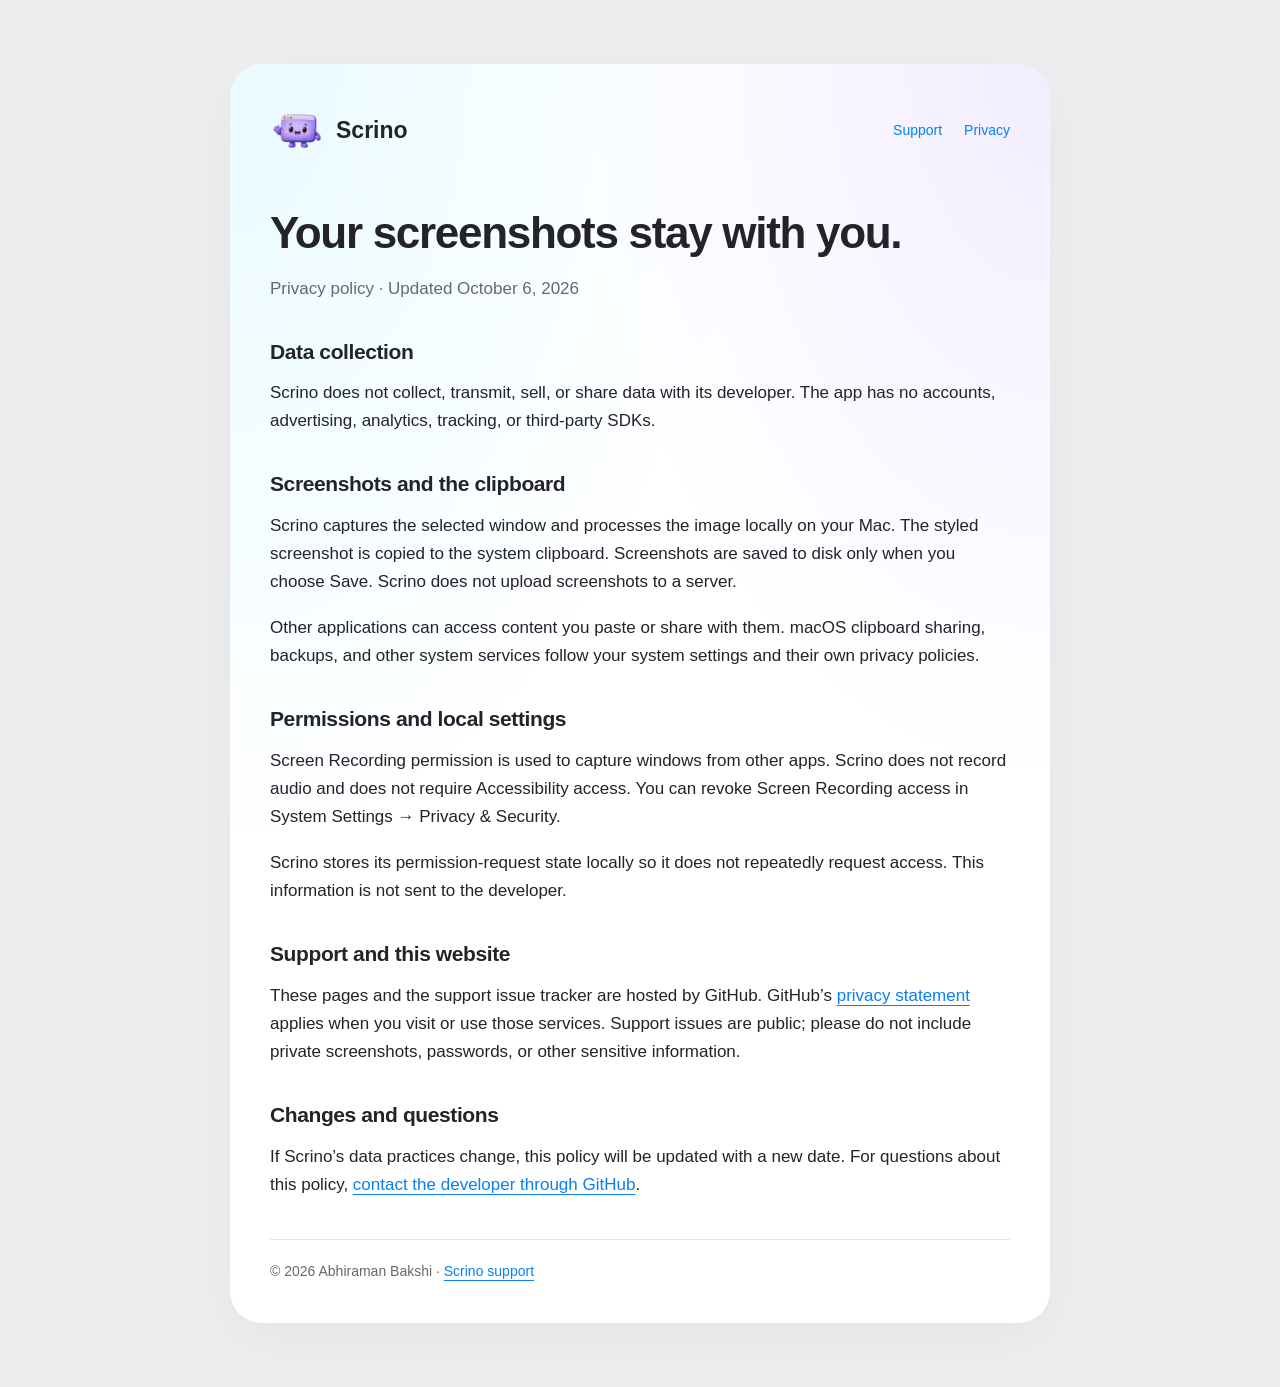
==== docs/privacy.html @ 33167109 "Publish Scrino support and privacy pages" ====
<!doctype html><html lang="en"><head><meta charset="utf-8"><meta name="viewport" content="width=device-width,initial-scale=1"><meta name="description" content="Scrino processes screenshots locally and does not collect your data."><title>Scrino Privacy Policy</title><link rel="icon" href="mascot.png"><link rel="stylesheet" href="style.css"></head><body><main><header><a class="brand" href="./"><img src="mascot.png" alt="Scrino mascot">Scrino</a><nav aria-label="Main navigation"><a href="./">Support</a><a href="privacy.html" aria-current="page">Privacy</a></nav></header><h1>Your screenshots stay with you.</h1><p class="muted">Privacy policy · Updated October 6, 2026</p><h2>Data collection</h2><p>Scrino does not collect, transmit, sell, or share data with its developer. The app has no accounts, advertising, analytics, tracking, or third-party SDKs.</p><h2>Screenshots and the clipboard</h2><p>Scrino captures the selected window and processes the image locally on your Mac. The styled screenshot is copied to the system clipboard. Screenshots are saved to disk only when you choose Save. Scrino does not upload screenshots to a server.</p><p>Other applications can access content you paste or share with them. macOS clipboard sharing, backups, and other system services follow your system settings and their own privacy policies.</p><h2>Permissions and local settings</h2><p>Screen Recording permission is used to capture windows from other apps. Scrino does not record audio and does not require Accessibility access. You can revoke Screen Recording access in System Settings → Privacy &amp; Security.</p><p>Scrino stores its permission-request state locally so it does not repeatedly request access. This information is not sent to the developer.</p><h2>Support and this website</h2><p>These pages and the support issue tracker are hosted by GitHub. GitHub’s <a href="https://docs.github.com/en/site-policy/privacy-policies/github-general-privacy-statement">privacy statement</a> applies when you visit or use those services. Support issues are public; please do not include private screenshots, passwords, or other sensitive information.</p><h2>Changes and questions</h2><p>If Scrino’s data practices change, this policy will be updated with a new date. For questions about this policy, <a href="https://github.com/devdevab/scrino-support/issues/new">contact the developer through GitHub</a>.</p><footer>© 2026 Abhiraman Bakshi · <a href="./">Scrino support</a></footer></main></body></html>
---- docs/style.css ----
:root{color-scheme:light dark;--bg:#eeeef0;--card:#fff;--ink:#232329;--muted:#676772;--line:#e4e4eb;--blue:#087ff5}*{box-sizing:border-box}body{margin:0;background:var(--bg);color:var(--ink);font:17px/1.65 -apple-system,BlinkMacSystemFont,"Segoe UI",sans-serif}main{max-width:820px;margin:64px auto;padding:40px;border-radius:32px;background:radial-gradient(ellipse at top left,#d7f7ff8c,transparent 45%),radial-gradient(ellipse at top right,#e6dcff80,transparent 40%),var(--card);box-shadow:0 16px 60px #17172a0b}header{display:flex;align-items:center;justify-content:space-between;gap:20px;margin-bottom:50px}.brand{display:flex;align-items:center;gap:12px;font-weight:750;font-size:23px;text-decoration:none;color:var(--ink)}.brand img{width:54px;height:54px;object-fit:contain}nav{display:flex;gap:22px;font-size:14px}a{color:var(--blue);text-underline-offset:4px}nav a{text-decoration:none}h1{font-size:clamp(32px,5vw,44px);line-height:1.15;letter-spacing:-1.3px;margin:0 0 16px}h2{font-size:21px;letter-spacing:-.4px;margin-top:32px;margin-bottom:8px}p{margin:10px 0 18px}.muted{color:var(--muted)}.button{display:inline-block;background:var(--blue);color:white;padding:12px 20px;border-radius:13px;text-decoration:none;font-weight:600;box-shadow:0 5px 15px #087ff524}kbd{font:600 16px -apple-system,sans-serif;background:var(--bg);padding:3px 9px;border-radius:7px;border:1px solid var(--line)}footer{border-top:1px solid var(--line);margin-top:40px;padding-top:20px;font-size:14px;color:var(--muted)}li{margin:7px 0}@media(prefers-color-scheme:dark){:root{--bg:#202124;--card:#292a2f;--ink:#f0f0f4;--muted:#b5b5c0;--line:#41424a;--blue:#55aaff}main{background:radial-gradient(ellipse at top left,#31495066,transparent 45%),radial-gradient(ellipse at top right,#40335466,transparent 40%),var(--card)}.button{background:#087ff5}}@media(max-width:600px){main{margin:16px;padding:26px;border-radius:24px}header{margin-bottom:38px;gap:12px}nav{gap:14px}}
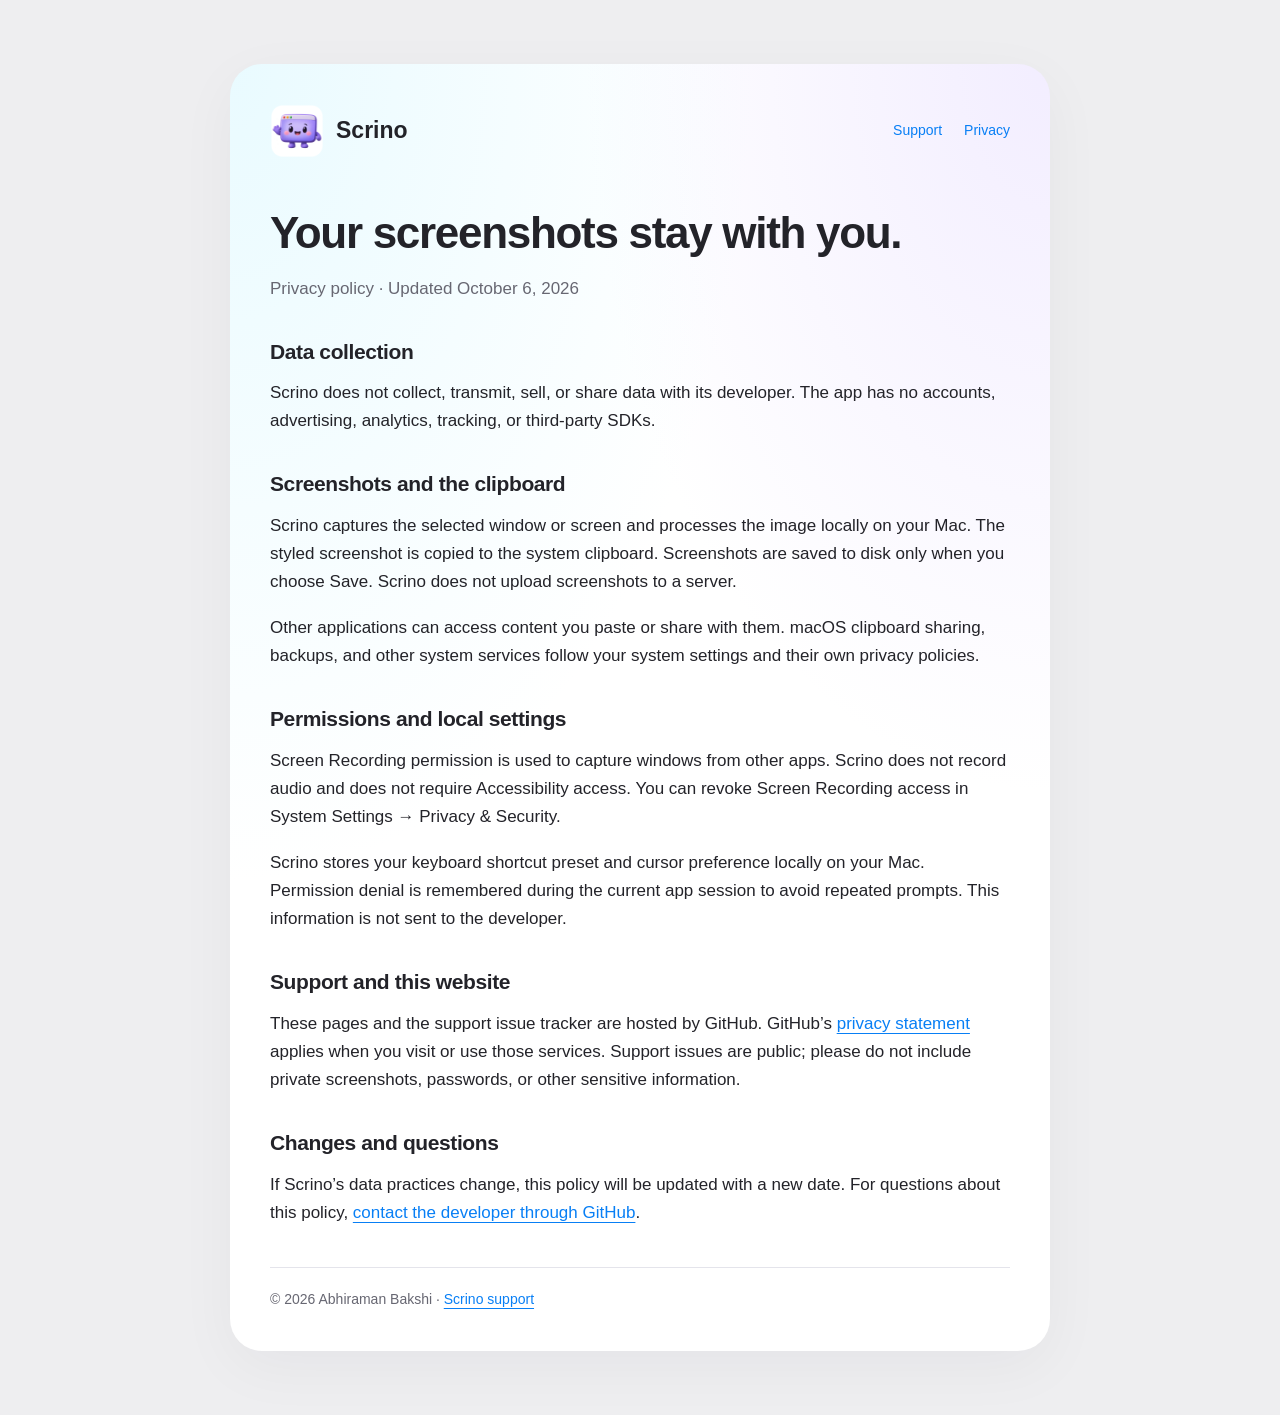
==== commit cc1009dd: "Update support for window selection, screen capture, and annotations" ====
--- a/docs/privacy.html
+++ b/docs/privacy.html
@@ -1 +1 @@
-<!doctype html><html lang="en"><head><meta charset="utf-8"><meta name="viewport" content="width=device-width,initial-scale=1"><meta name="description" content="Scrino processes screenshots locally and does not collect your data."><title>Scrino Privacy Policy</title><link rel="icon" href="mascot.png"><link rel="stylesheet" href="style.css"></head><body><main><header><a class="brand" href="./"><img src="mascot.png" alt="Scrino mascot">Scrino</a><nav aria-label="Main navigation"><a href="./">Support</a><a href="privacy.html" aria-current="page">Privacy</a></nav></header><h1>Your screenshots stay with you.</h1><p class="muted">Privacy policy · Updated October 6, 2026</p><h2>Data collection</h2><p>Scrino does not collect, transmit, sell, or share data with its developer. The app has no accounts, advertising, analytics, tracking, or third-party SDKs.</p><h2>Screenshots and the clipboard</h2><p>Scrino captures the selected window and processes the image locally on your Mac. The styled screenshot is copied to the system clipboard. Screenshots are saved to disk only when you choose Save. Scrino does not upload screenshots to a server.</p><p>Other applications can access content you paste or share with them. macOS clipboard sharing, backups, and other system services follow your system settings and their own privacy policies.</p><h2>Permissions and local settings</h2><p>Screen Recording permission is used to capture windows from other apps. Scrino does not record audio and does not require Accessibility access. You can revoke Screen Recording access in System Settings → Privacy &amp; Security.</p><p>Scrino stores its permission-request state locally so it does not repeatedly request access. This information is not sent to the developer.</p><h2>Support and this website</h2><p>These pages and the support issue tracker are hosted by GitHub. GitHub’s <a href="https://docs.github.com/en/site-policy/privacy-policies/github-general-privacy-statement">privacy statement</a> applies when you visit or use those services. Support issues are public; please do not include private screenshots, passwords, or other sensitive information.</p><h2>Changes and questions</h2><p>If Scrino’s data practices change, this policy will be updated with a new date. For questions about this policy, <a href="https://github.com/devdevab/scrino-support/issues/new">contact the developer through GitHub</a>.</p><footer>© 2026 Abhiraman Bakshi · <a href="./">Scrino support</a></footer></main></body></html>
+<!doctype html><html lang="en"><head><meta charset="utf-8"><meta name="viewport" content="width=device-width,initial-scale=1"><meta name="description" content="Scrino processes screenshots locally and does not collect your data."><title>Scrino Privacy Policy</title><link rel="icon" href="mascot.png"><link rel="stylesheet" href="style.css"></head><body><main><header><a class="brand" href="./"><img src="mascot.png" alt="Scrino mascot">Scrino</a><nav aria-label="Main navigation"><a href="./">Support</a><a href="privacy.html" aria-current="page">Privacy</a></nav></header><h1>Your screenshots stay with you.</h1><p class="muted">Privacy policy · Updated October 6, 2026</p><h2>Data collection</h2><p>Scrino does not collect, transmit, sell, or share data with its developer. The app has no accounts, advertising, analytics, tracking, or third-party SDKs.</p><h2>Screenshots and the clipboard</h2><p>Scrino captures the selected window or screen and processes the image locally on your Mac. The styled screenshot is copied to the system clipboard. Screenshots are saved to disk only when you choose Save. Scrino does not upload screenshots to a server.</p><p>Other applications can access content you paste or share with them. macOS clipboard sharing, backups, and other system services follow your system settings and their own privacy policies.</p><h2>Permissions and local settings</h2><p>Screen Recording permission is used to capture windows from other apps. Scrino does not record audio and does not require Accessibility access. You can revoke Screen Recording access in System Settings → Privacy &amp; Security.</p><p>Scrino stores your keyboard shortcut preset and cursor preference locally on your Mac. Permission denial is remembered during the current app session to avoid repeated prompts. This information is not sent to the developer.</p><h2>Support and this website</h2><p>These pages and the support issue tracker are hosted by GitHub. GitHub’s <a href="https://docs.github.com/en/site-policy/privacy-policies/github-general-privacy-statement">privacy statement</a> applies when you visit or use those services. Support issues are public; please do not include private screenshots, passwords, or other sensitive information.</p><h2>Changes and questions</h2><p>If Scrino’s data practices change, this policy will be updated with a new date. For questions about this policy, <a href="https://github.com/devdevab/scrino-support/issues/new">contact the developer through GitHub</a>.</p><footer>© 2026 Abhiraman Bakshi · <a href="./">Scrino support</a></footer></main></body></html>
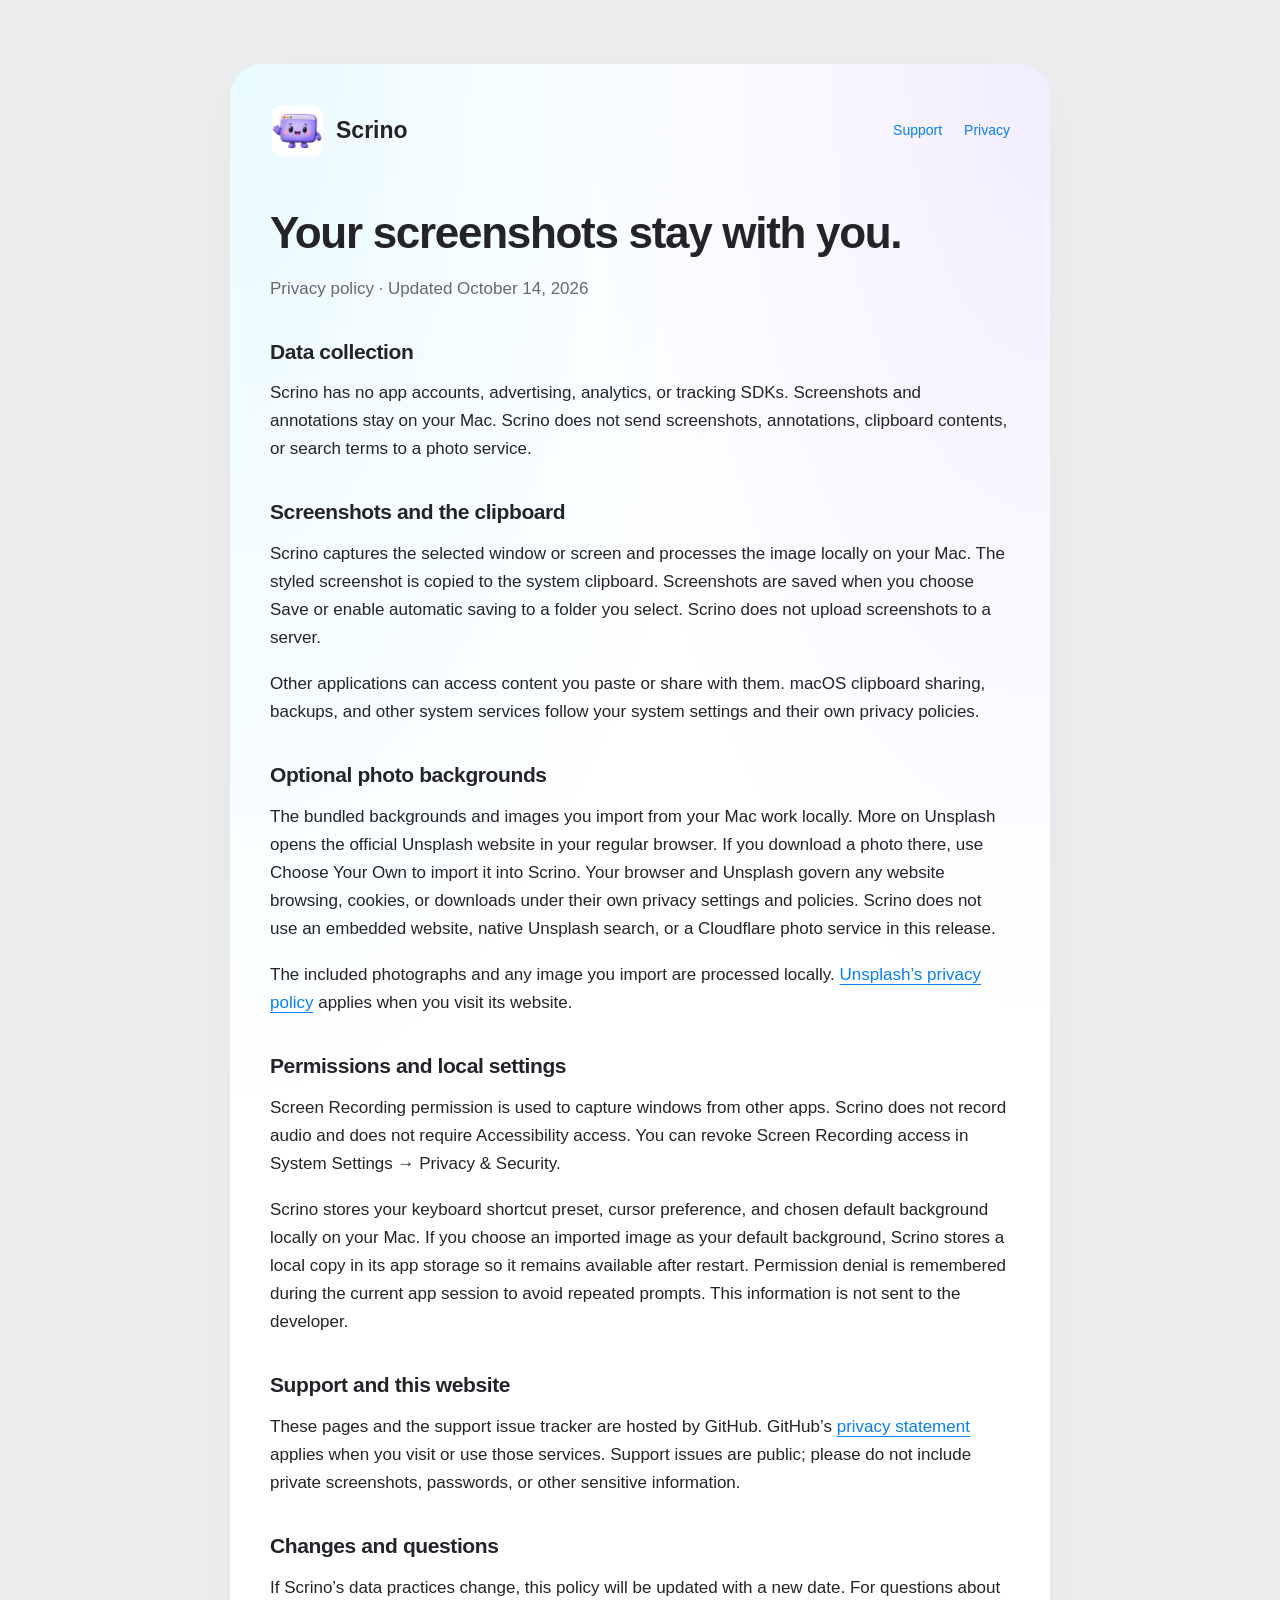
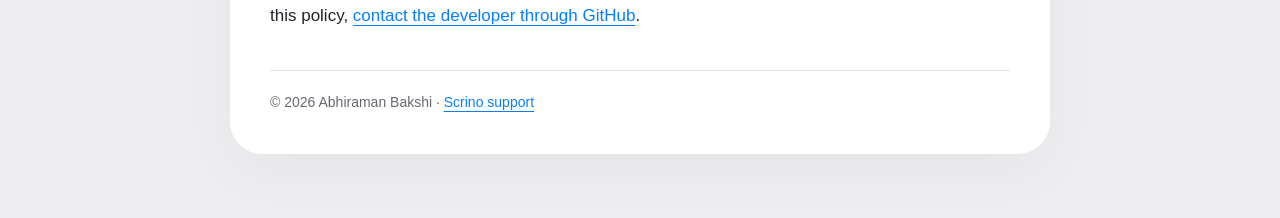
==== commit 3a267836: "Update Scrino 1.0.2 privacy policy" ====
--- a/docs/privacy.html
+++ b/docs/privacy.html
@@ -1 +1 @@
-<!doctype html><html lang="en"><head><meta charset="utf-8"><meta name="viewport" content="width=device-width,initial-scale=1"><meta name="description" content="Scrino processes screenshots locally and does not collect your data."><title>Scrino Privacy Policy</title><link rel="icon" href="mascot.png"><link rel="stylesheet" href="style.css"></head><body><main><header><a class="brand" href="./"><img src="mascot.png" alt="Scrino mascot">Scrino</a><nav aria-label="Main navigation"><a href="./">Support</a><a href="privacy.html" aria-current="page">Privacy</a></nav></header><h1>Your screenshots stay with you.</h1><p class="muted">Privacy policy · Updated October 6, 2026</p><h2>Data collection</h2><p>Scrino does not collect, transmit, sell, or share data with its developer. The app has no accounts, advertising, analytics, tracking, or third-party SDKs.</p><h2>Screenshots and the clipboard</h2><p>Scrino captures the selected window or screen and processes the image locally on your Mac. The styled screenshot is copied to the system clipboard. Screenshots are saved to disk only when you choose Save. Scrino does not upload screenshots to a server.</p><p>Other applications can access content you paste or share with them. macOS clipboard sharing, backups, and other system services follow your system settings and their own privacy policies.</p><h2>Permissions and local settings</h2><p>Screen Recording permission is used to capture windows from other apps. Scrino does not record audio and does not require Accessibility access. You can revoke Screen Recording access in System Settings → Privacy &amp; Security.</p><p>Scrino stores your keyboard shortcut preset and cursor preference locally on your Mac. Permission denial is remembered during the current app session to avoid repeated prompts. This information is not sent to the developer.</p><h2>Support and this website</h2><p>These pages and the support issue tracker are hosted by GitHub. GitHub’s <a href="https://docs.github.com/en/site-policy/privacy-policies/github-general-privacy-statement">privacy statement</a> applies when you visit or use those services. Support issues are public; please do not include private screenshots, passwords, or other sensitive information.</p><h2>Changes and questions</h2><p>If Scrino’s data practices change, this policy will be updated with a new date. For questions about this policy, <a href="https://github.com/devdevab/scrino-support/issues/new">contact the developer through GitHub</a>.</p><footer>© 2026 Abhiraman Bakshi · <a href="./">Scrino support</a></footer></main></body></html>
+<!doctype html><html lang="en"><head><meta charset="utf-8"><meta name="viewport" content="width=device-width,initial-scale=1"><meta name="description" content="Scrino processes screenshots locally. Optional Unsplash links open in your regular browser."><title>Scrino Privacy Policy</title><link rel="icon" href="mascot.png"><link rel="stylesheet" href="style.css"></head><body><main><header><a class="brand" href="./"><img src="mascot.png" alt="Scrino mascot">Scrino</a><nav aria-label="Main navigation"><a href="./">Support</a><a href="privacy.html" aria-current="page">Privacy</a></nav></header><h1>Your screenshots stay with you.</h1><p class="muted">Privacy policy · Updated October 14, 2026</p><h2>Data collection</h2><p>Scrino has no app accounts, advertising, analytics, or tracking SDKs. Screenshots and annotations stay on your Mac. Scrino does not send screenshots, annotations, clipboard contents, or search terms to a photo service.</p><h2>Screenshots and the clipboard</h2><p>Scrino captures the selected window or screen and processes the image locally on your Mac. The styled screenshot is copied to the system clipboard. Screenshots are saved when you choose Save or enable automatic saving to a folder you select. Scrino does not upload screenshots to a server.</p><p>Other applications can access content you paste or share with them. macOS clipboard sharing, backups, and other system services follow your system settings and their own privacy policies.</p><h2>Optional photo backgrounds</h2><p>The bundled backgrounds and images you import from your Mac work locally. More on Unsplash opens the official Unsplash website in your regular browser. If you download a photo there, use Choose Your Own to import it into Scrino. Your browser and Unsplash govern any website browsing, cookies, or downloads under their own privacy settings and policies. Scrino does not use an embedded website, native Unsplash search, or a Cloudflare photo service in this release.</p><p>The included photographs and any image you import are processed locally. <a href="https://unsplash.com/privacy">Unsplash’s privacy policy</a> applies when you visit its website.</p><h2>Permissions and local settings</h2><p>Screen Recording permission is used to capture windows from other apps. Scrino does not record audio and does not require Accessibility access. You can revoke Screen Recording access in System Settings → Privacy &amp; Security.</p><p>Scrino stores your keyboard shortcut preset, cursor preference, and chosen default background locally on your Mac. If you choose an imported image as your default background, Scrino stores a local copy in its app storage so it remains available after restart. Permission denial is remembered during the current app session to avoid repeated prompts. This information is not sent to the developer.</p><h2>Support and this website</h2><p>These pages and the support issue tracker are hosted by GitHub. GitHub’s <a href="https://docs.github.com/en/site-policy/privacy-policies/github-general-privacy-statement">privacy statement</a> applies when you visit or use those services. Support issues are public; please do not include private screenshots, passwords, or other sensitive information.</p><h2>Changes and questions</h2><p>If Scrino’s data practices change, this policy will be updated with a new date. For questions about this policy, <a href="https://github.com/devdevab/scrino-support/issues/new">contact the developer through GitHub</a>.</p><footer>© 2026 Abhiraman Bakshi · <a href="./">Scrino support</a></footer></main></body></html>
